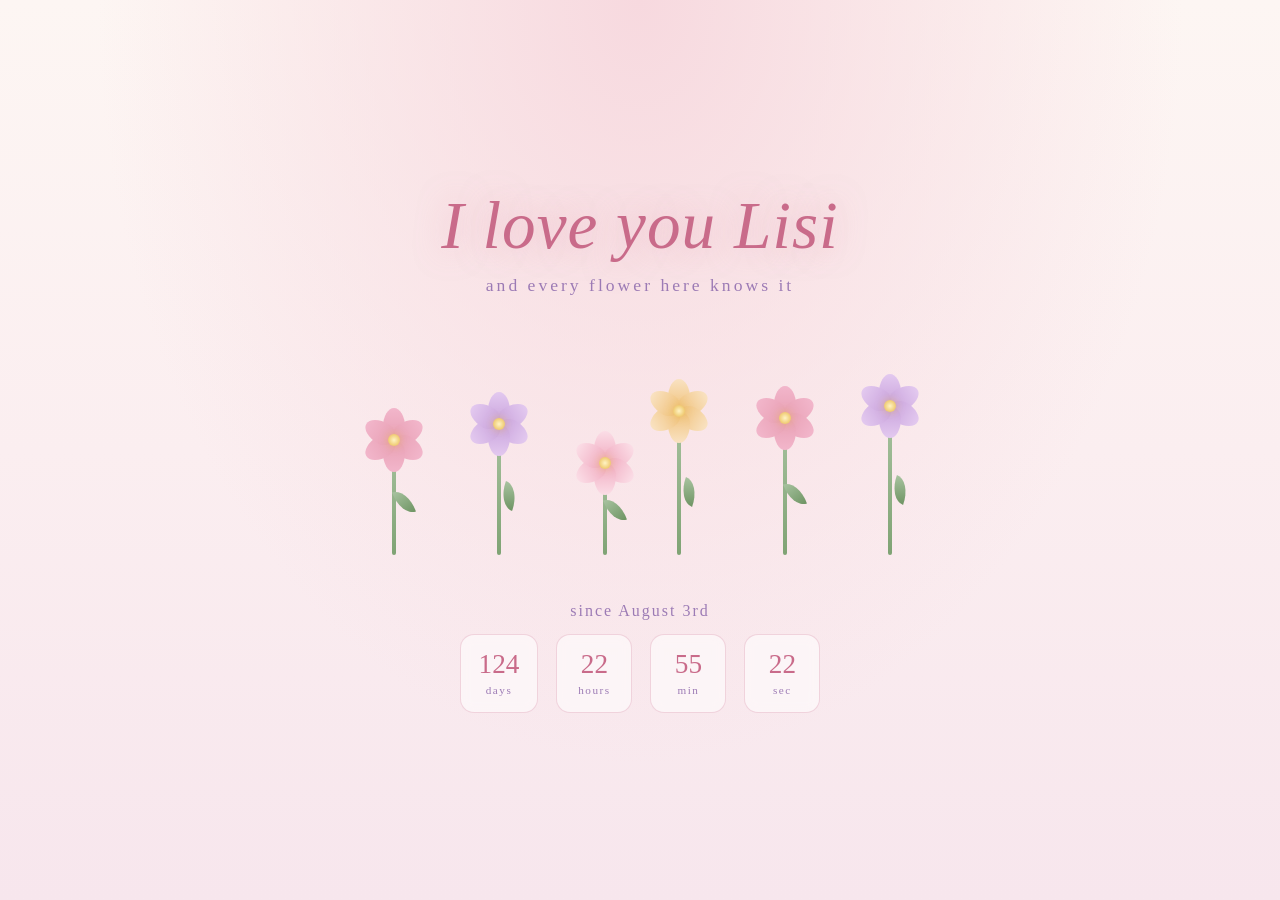
==== index.html @ 02616e52 "fix in index.html" ====
<!DOCTYPE html>
<html lang="en">
<head>
  <meta charset="UTF-8">
  <meta name="viewport" content="width=device-width, initial-scale=1.0">
  <title>For Love Of My Life</title>
  <link rel="stylesheet" href="flowers.css">
</head>
<body>

<div class="headline">
  <h1>I love you Lisi</h1>
  <p>and every flower here knows it</p>
</div>

<div class="garden" id="garden"></div>

<div class="footer">
  <p class="label">since August 3rd</p>
  <div class="timer" id="timer">
    <div class="unit"><span class="num" id="d">0</span><span class="unit-label">days</span></div>
    <div class="unit"><span class="num" id="h">0</span><span class="unit-label">hours</span></div>
    <div class="unit"><span class="num" id="m">0</span><span class="unit-label">min</span></div>
    <div class="unit"><span class="num" id="s">0</span><span class="unit-label">sec</span></div>
  </div>
</div>

<script src="flowers.js"></script>

</body>
</html>
---- flowers.css ----
:root{
    --cream:#fdf6f3;
    --blush:#f7d9df;
    --pink:#e8a0b4;
    --deep-pink:#c96b8a;
    --lavender:#d9c9e8;
    --deep-lavender:#9c7bb5;
    --leaf:#a8c3a0;
    --text:#5c3d52;
  }

  * { 
  box-sizing:border-box;
    }   

  body{
    margin:0;
    min-height:100vh;
    background:
      radial-gradient(ellipse at top, var(--blush) 0%, transparent 60%),
      linear-gradient(180deg, var(--cream) 0%, #fbeef0 50%, #f7e6ed 100%);
    font-family: 'Georgia', 'Iowan Old Style', serif;
    color: var(--text);
    overflow-x:hidden;
    display:flex;
    flex-direction:column;
    align-items:center;
    justify-content:center;
    gap: 3.5vh;
    padding: 4vh 20px;
    position:relative;
  }

  /* floating hearts */
  .heart{
    position:fixed;
    bottom:-10%;
    font-size: 18px;
    color: var(--pink);
    opacity:0.55;
    animation: floatUp linear infinite;
    pointer-events:none;
    user-select:none;
    z-index:1;
  }

  @keyframes floatUp{
    0%{ transform: translateY(0) translateX(0) rotate(0deg); opacity:0; }
    10%{ opacity:0.6; }
    90%{ opacity:0.5; }
    100%{ transform: translateY(-110vh) translateX(var(--drift,20px)) rotate(360deg); opacity:0; }
  }

  /* header */
  .headline{
    text-align:center;
    z-index:2;
  }

  .headline h1{
    font-size: clamp(2.4rem, 6vw, 4.2rem);
    font-weight:400;
    letter-spacing: 1px;
    margin:0;
    color: var(--deep-pink);
    font-style: italic;
    animation: gentlePulse 4s ease-in-out infinite;
    text-shadow: 0 0 30px rgba(232,160,180,0.5);
  }

  @keyframes gentlePulse{
    0%,100%{ transform: scale(1); }
    50%{ transform: scale(1.035); }
  }

  .headline p{
    margin-top: 10px;
    font-size: 1.1rem;
    letter-spacing: 3px;
    color: var(--deep-lavender);
    font-style: normal;
  }

  /* flower garden */
  .garden{
    position:relative;
    width:100%;
    max-width: 620px;
    height: 210px;
    display:flex;
    align-items:flex-end;
    justify-content:center;
    z-index:2;
  }

  /* one plant = stem + leaf + flower, all children of a single swaying unit */
  .plant{
    position:absolute;
    bottom:0;
    width:4px;
    transform-origin: bottom center;
    animation: sway var(--dur, 5s) ease-in-out infinite;
  }

  @keyframes sway{
    0%,100%{ transform: rotate(-3deg); }
    50%{ transform: rotate(3deg); }
  }

  .stem{
    position:absolute;
    bottom:0;
    left:0;
    width:4px;
    height:100%;
    background: linear-gradient(180deg, var(--leaf), #7fa374);
    border-radius:4px;
  }

  .flower{
    position:absolute;
    bottom:100%;
    left:50%;
    transform: translateX(-50%) scale(0);
    animation: bloom 1.8s ease-out forwards;
    animation-delay: var(--delay);
  }

  @keyframes bloom{
    0%{ transform: translateX(-50%) scale(0) rotate(0deg); }
    70%{ transform: translateX(-50%) scale(1.15) rotate(5deg); }
    100%{ transform: translateX(-50%) scale(1) rotate(0deg); }
  }

  .petal{
    position:absolute;
    width:22px;
    height:32px;
    border-radius: 50% 50% 50% 50%/60% 60% 40% 40%;
    left:50%;
    top:50%;
    transform-origin: center bottom;
  }

  .leaf{
    position:absolute;
    width:16px;
    height:26px;
    background: linear-gradient(160deg, var(--leaf), #6e9463);
    border-radius: 0 100% 0 100%;
  }

  .center{
    position:absolute;
    width:12px;
    height:12px;
    border-radius:50%;
    left:50%;
    top:50%;
    transform: translate(-50%,-50%);
    background: radial-gradient(circle, #fff3c4, #e8b84b);
    box-shadow: 0 0 8px rgba(232,184,75,0.6);
  }

  /* footer / timer */
  .footer{
    text-align:center;
    z-index:2;
  }

  .footer p.label{
    font-size: 1rem;
    letter-spacing:2px;
    color: var(--deep-lavender);
    margin-bottom: 14px;
  }

  .timer{
    display:flex;
    gap: 18px;
    flex-wrap:wrap;
    justify-content:center;
  }

  .unit{
    background: rgba(255,255,255,0.55);
    backdrop-filter: blur(6px);
    border: 1px solid rgba(201,107,138,0.25);
    border-radius: 14px;
    padding: 14px 18px;
    min-width: 76px;
  }

  .unit .num{
    font-size: 1.7rem;
    color: var(--deep-pink);
    display:block;
    font-family: Georgia, serif;
  }

  .unit .unit-label{
    font-size: 0.7rem;
    letter-spacing: 1.5px;
    color: var(--deep-lavender);
    text-transform: lowercase;
  }

  .note{
    margin-top:22px;
    font-size:0.95rem;
    font-style: italic;
    color: var(--text);
    opacity:0.75;
  }

  @media (prefers-reduced-motion: reduce){
    *{ animation: none !important; }
  }
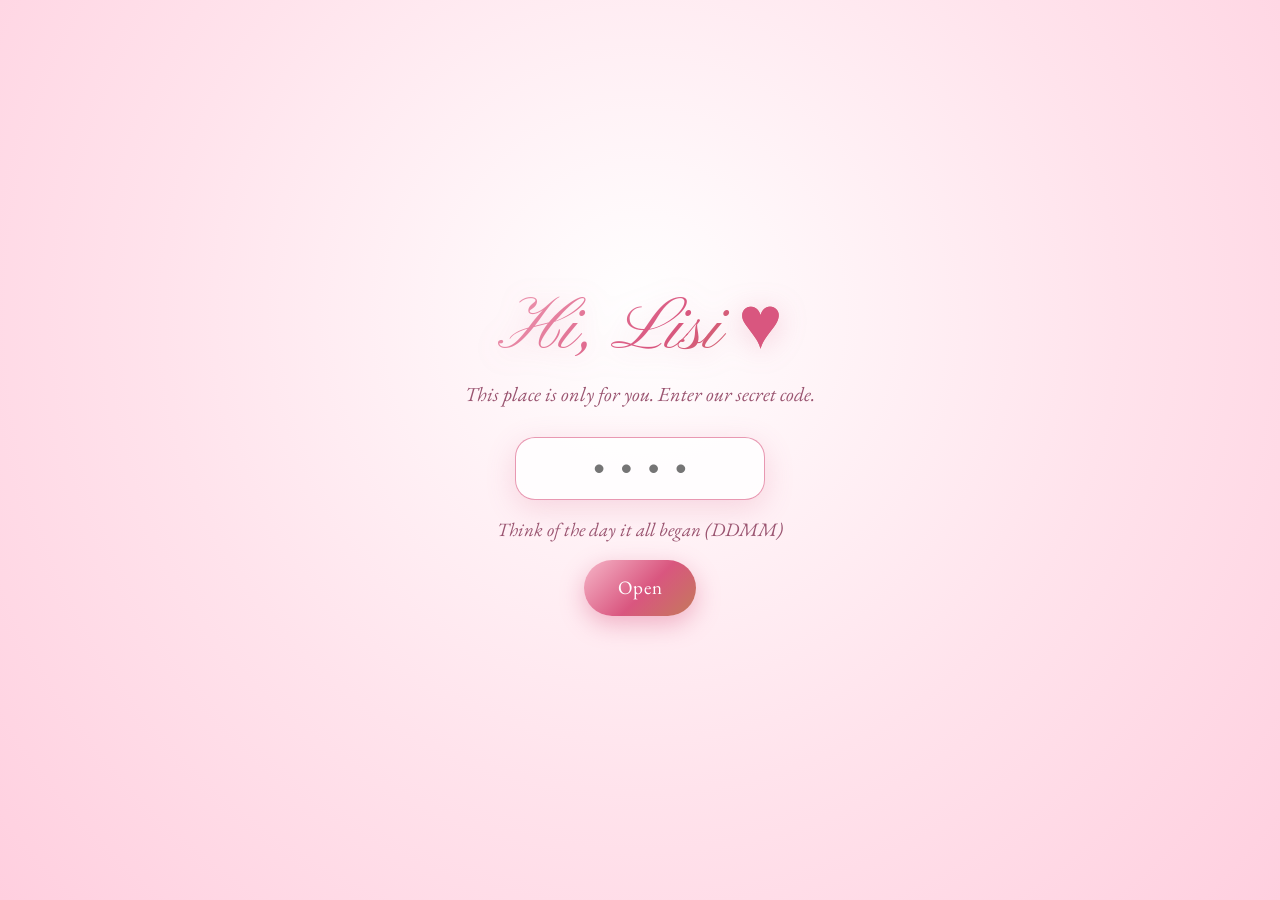
==== commit f9b4260b: "new updates" ====
--- a/index.html
+++ b/index.html
@@ -1,31 +1,99 @@
 <!DOCTYPE html>
 <html lang="en">
 <head>
-  <meta charset="UTF-8">
-  <meta name="viewport" content="width=device-width, initial-scale=1.0">
-  <title>For Love Of My Life</title>
-  <link rel="stylesheet" href="flowers.css">
+<meta charset="UTF-8">
+<meta name="viewport" content="width=device-width, initial-scale=1.0, viewport-fit=cover">
+<title>For Love Of My Life</title>
+<link href="https://fonts.googleapis.com/css2?family=Pinyon+Script&family=EB+Garamond:ital@0;1&display=swap" rel="stylesheet">
+<link rel="stylesheet" href="flowers.css">
 </head>
-<body>
+<body class="locked">
+<div class="orb o1"></div><div class="orb o2"></div>
 
-<div class="headline">
-  <h1>I love you Lisi</h1>
-  <p>and every flower here knows it</p>
-</div>
-
-<div class="garden" id="garden"></div>
-
-<div class="footer">
-  <p class="label">since August 3rd</p>
-  <div class="timer" id="timer">
-    <div class="unit"><span class="num" id="d">0</span><span class="unit-label">days</span></div>
-    <div class="unit"><span class="num" id="h">0</span><span class="unit-label">hours</span></div>
-    <div class="unit"><span class="num" id="m">0</span><span class="unit-label">min</span></div>
-    <div class="unit"><span class="num" id="s">0</span><span class="unit-label">sec</span></div>
+<div id="gate">
+  <div>
+    <h1>Hi, Lisi <span class="beat">♥</span></h1>
+    <p class="sub">This place is only for you. Enter our secret code.</p>
+    <input id="code" type="tel" inputmode="numeric" maxlength="4" placeholder="••••" autocomplete="off" aria-label="Secret code">
+    <p id="hint"></p>
+    <button class="btn" id="enter">Open</button>
   </div>
 </div>
 
+<main>
+<section class="hero">
+  <svg class="bigheart" viewBox="0 0 100 90" aria-hidden="true"><path d="M50 82 C14 54 6 36 14 20 C24 4 44 8 50 26 C56 8 76 4 86 20 C94 36 86 54 50 82Z"/></svg>
+  <h1>I love you Lisi</h1>
+  <p class="sub">and every flower here knows it</p>
+  <p class="since">since August 3rd</p>
+  <div class="clock" id="clock"></div>
+  <p class="tap">Tap anywhere. Something happens.</p>
+  <a class="down" href="#story">Walk through our story</a>
+</section>
+
+<section id="story">
+  <h2>Our story</h2>
+  <p class="sub">The moments I keep going back to.</p>
+  <div class="line">
+    <article><time>August 3rd</time><p>The day it began. I didn't know it yet, but my life quietly split into before you and after you. I remember how easy it felt, like I'd known you much longer than I had. Something in me just said: this one matters.</p></article>
+    <article><time>The evening at the port</time><p>I was nervous and trying very hard to look calm. I was so scared that you were going to kiss me that I kept looking away, at the water, at the boats, at anything but you, because my heart was beating so loud I was sure you could hear it. You probably noticed, and I think you liked it a little. Every time I glanced back, you were smiling, and every worry I had got a bit quieter. Then we went to your room and watched The Martian. Honestly, I barely remember the movie. I remember sitting next to you, how warm and comfortable it felt, and how I kept thinking: I don't want this evening to end. Somewhere between the port and that movie, I knew I wanted a hundred more nights exactly like this one, as long as they were with you.</p></article>
+    <article><time>The little everyday moments</time><p>It's not only the big days I keep going back to. It's the small ones. Laughing at something silly until we can't stop, talking about nothing for hours, the quiet when we're just together and it feels like enough. You turn the most ordinary moments into my favorite ones. And if today feels heavy, I want you to know that the sadness doesn't change a single thing about how wonderful you are. I'm still here, I'm still yours, and I'd happily sit beside you through every cloudy day until the sun comes back. It always does, and I'll be right there when it does.</p></article>
+    <article><time>Today</time><p>You're the first person I think of when I wake up and the last one before I fall asleep. You've become my favorite part of every day, and I'm so grateful it's you.</p></article>
+  </div>
+</section>
+
+<section id="meter">
+  <h2>How much do I love you?</h2>
+  <p class="sub">Drag the slider and find out.</p>
+  <div class="meter">
+    <input id="lv" type="range" min="0" max="100" value="0" aria-label="Love meter">
+    <p id="lt">Go on, slide it.</p>
+  </div>
+</section>
+
+<section id="reasons">
+  <h2>Fifty reasons</h2>
+  <p class="sub">Each flower keeps one. Open them slowly.</p>
+  <div class="bar"><i id="bar"></i></div>
+  <div class="count" id="count"></div>
+  <button class="ghost" id="pick">Open one for me</button>
+  <div class="garden" id="garden"></div>
+  <div class="end" id="end"><h3>That's fifty, and I'm not done.</h3></div>
+</section>
+
+<section id="catch">
+  <h2>Catch my heart</h2>
+  <p class="sub">Tap 10 hearts before they float away and I'll tell you a secret.</p>
+  <div id="arena"></div>
+  <p id="score">Caught: 0 / 10</p>
+  <button class="ghost" id="start">Start</button>
+</section>
+
+<section id="when">
+  <h2>Open when</h2>
+  <p class="sub">Little letters for the days you need them.</p>
+  <details><summary>Open when you miss me</summary><p>Close your eyes for a second. I'm right there with you, I promise. Probably making a terrible joke, definitely wishing I could squeeze you tight. Missing you just means we found something worth missing. Soon enough I'll be back beside you, and until then, keep a little piece of my heart in your pocket. It's yours anyway.</p></details>
+  <details><summary>Open when you're sad</summary><p>Come here. Imagine my arms around you, my chin on your head, nothing to fix and nothing to say. You don't have to be strong right now. It's okay to feel it all. This will pass, and I'll be here the whole time, holding your hand through it. You're not alone, not today and not ever.</p></details>
+  <details><summary>Open when you doubt yourself</summary><p>Listen to me, because I see you clearly. You are kind, brave, funny and so much stronger than you think. The person you doubt is the person I admire most. If you can't believe in yourself right now, borrow my belief. I have more than enough for both of us.</p></details>
+  <details><summary>Open when you can't sleep</summary><p>Take a slow breath in, and let it out. Let your shoulders drop. Whatever is spinning in your head can wait until morning, it'll still be there and so will I. Think of something soft and warm. Think of me sending you the biggest hug. Goodnight, my love. Sleep well, and dream of something beautiful.</p></details>
+</section>
+
+<section id="letter">
+  <h2>One last thing</h2>
+  <div class="letter"><div id="lt2"></div><div class="sign" id="sg">Adam</div></div>
+  <div class="ask">
+    <h2>Will you be mine forever?</h2>
+    <div class="row"><button class="btn" id="yesb">Yes ♥</button><button id="no">No</button></div>
+  </div>
+</section>
+<footer>Made by hand, for Lisi.</footer>
+</main>
+
+<div class="veil" id="veil" role="dialog" aria-modal="true">
+  <div class="card"><small id="cn"></small><p id="ct"></p><button class="btn" id="cx">Keep it close</button></div>
+</div>
+<div class="yes" id="yes"><div><h1>She said yes.</h1><p class="sub" style="font-size:24px;margin:10px 0">Forever starts now, my love. I'm yours, completely, today and every day after.</p><button class="ghost" id="yx">Close</button></div></div>
+
 <script src="flowers.js"></script>
-
 </body>
 </html>
--- a/flowers.css
+++ b/flowers.css
@@ -1,218 +1,103 @@
-:root{
-    --cream:#fdf6f3;
-    --blush:#f7d9df;
-    --pink:#e8a0b4;
-    --deep-pink:#c96b8a;
-    --lavender:#d9c9e8;
-    --deep-lavender:#9c7bb5;
-    --leaf:#a8c3a0;
-    --text:#5c3d52;
-  }
-
-  * { 
-  box-sizing:border-box;
-    }   
-
-  body{
-    margin:0;
-    min-height:100vh;
-    background:
-      radial-gradient(ellipse at top, var(--blush) 0%, transparent 60%),
-      linear-gradient(180deg, var(--cream) 0%, #fbeef0 50%, #f7e6ed 100%);
-    font-family: 'Georgia', 'Iowan Old Style', serif;
-    color: var(--text);
-    overflow-x:hidden;
-    display:flex;
-    flex-direction:column;
-    align-items:center;
-    justify-content:center;
-    gap: 3.5vh;
-    padding: 4vh 20px;
-    position:relative;
-  }
-
-  /* floating hearts */
-  .heart{
-    position:fixed;
-    bottom:-10%;
-    font-size: 18px;
-    color: var(--pink);
-    opacity:0.55;
-    animation: floatUp linear infinite;
-    pointer-events:none;
-    user-select:none;
-    z-index:1;
-  }
-
-  @keyframes floatUp{
-    0%{ transform: translateY(0) translateX(0) rotate(0deg); opacity:0; }
-    10%{ opacity:0.6; }
-    90%{ opacity:0.5; }
-    100%{ transform: translateY(-110vh) translateX(var(--drift,20px)) rotate(360deg); opacity:0; }
-  }
-
-  /* header */
-  .headline{
-    text-align:center;
-    z-index:2;
-  }
-
-  .headline h1{
-    font-size: clamp(2.4rem, 6vw, 4.2rem);
-    font-weight:400;
-    letter-spacing: 1px;
-    margin:0;
-    color: var(--deep-pink);
-    font-style: italic;
-    animation: gentlePulse 4s ease-in-out infinite;
-    text-shadow: 0 0 30px rgba(232,160,180,0.5);
-  }
-
-  @keyframes gentlePulse{
-    0%,100%{ transform: scale(1); }
-    50%{ transform: scale(1.035); }
-  }
-
-  .headline p{
-    margin-top: 10px;
-    font-size: 1.1rem;
-    letter-spacing: 3px;
-    color: var(--deep-lavender);
-    font-style: normal;
-  }
-
-  /* flower garden */
-  .garden{
-    position:relative;
-    width:100%;
-    max-width: 620px;
-    height: 210px;
-    display:flex;
-    align-items:flex-end;
-    justify-content:center;
-    z-index:2;
-  }
-
-  /* one plant = stem + leaf + flower, all children of a single swaying unit */
-  .plant{
-    position:absolute;
-    bottom:0;
-    width:4px;
-    transform-origin: bottom center;
-    animation: sway var(--dur, 5s) ease-in-out infinite;
-  }
-
-  @keyframes sway{
-    0%,100%{ transform: rotate(-3deg); }
-    50%{ transform: rotate(3deg); }
-  }
-
-  .stem{
-    position:absolute;
-    bottom:0;
-    left:0;
-    width:4px;
-    height:100%;
-    background: linear-gradient(180deg, var(--leaf), #7fa374);
-    border-radius:4px;
-  }
-
-  .flower{
-    position:absolute;
-    bottom:100%;
-    left:50%;
-    transform: translateX(-50%) scale(0);
-    animation: bloom 1.8s ease-out forwards;
-    animation-delay: var(--delay);
-  }
-
-  @keyframes bloom{
-    0%{ transform: translateX(-50%) scale(0) rotate(0deg); }
-    70%{ transform: translateX(-50%) scale(1.15) rotate(5deg); }
-    100%{ transform: translateX(-50%) scale(1) rotate(0deg); }
-  }
-
-  .petal{
-    position:absolute;
-    width:22px;
-    height:32px;
-    border-radius: 50% 50% 50% 50%/60% 60% 40% 40%;
-    left:50%;
-    top:50%;
-    transform-origin: center bottom;
-  }
-
-  .leaf{
-    position:absolute;
-    width:16px;
-    height:26px;
-    background: linear-gradient(160deg, var(--leaf), #6e9463);
-    border-radius: 0 100% 0 100%;
-  }
-
-  .center{
-    position:absolute;
-    width:12px;
-    height:12px;
-    border-radius:50%;
-    left:50%;
-    top:50%;
-    transform: translate(-50%,-50%);
-    background: radial-gradient(circle, #fff3c4, #e8b84b);
-    box-shadow: 0 0 8px rgba(232,184,75,0.6);
-  }
-
-  /* footer / timer */
-  .footer{
-    text-align:center;
-    z-index:2;
-  }
-
-  .footer p.label{
-    font-size: 1rem;
-    letter-spacing:2px;
-    color: var(--deep-lavender);
-    margin-bottom: 14px;
-  }
-
-  .timer{
-    display:flex;
-    gap: 18px;
-    flex-wrap:wrap;
-    justify-content:center;
-  }
-
-  .unit{
-    background: rgba(255,255,255,0.55);
-    backdrop-filter: blur(6px);
-    border: 1px solid rgba(201,107,138,0.25);
-    border-radius: 14px;
-    padding: 14px 18px;
-    min-width: 76px;
-  }
-
-  .unit .num{
-    font-size: 1.7rem;
-    color: var(--deep-pink);
-    display:block;
-    font-family: Georgia, serif;
-  }
-
-  .unit .unit-label{
-    font-size: 0.7rem;
-    letter-spacing: 1.5px;
-    color: var(--deep-lavender);
-    text-transform: lowercase;
-  }
-
-  .note{
-    margin-top:22px;
-    font-size:0.95rem;
-    font-style: italic;
-    color: var(--text);
-    opacity:0.75;
-  }
-
-  @media (prefers-reduced-motion: reduce){
-    *{ animation: none !important; }
-  }+:root{--blush:#fff6f8;--pink:#ffdbe6;--rose:#d9567f;--deep:#a3305a;--ink:#5a2a3f;--gold:#d9a441;--rg:linear-gradient(135deg,#f6b6c8,#d9567f 55%,#c47a5a);--glass:rgba(255,255,255,.58)}
+*{box-sizing:border-box;margin:0}
+body{background:radial-gradient(60vmax 60vmax at 8% 4%,#ffe3ec,transparent 60%),radial-gradient(55vmax 55vmax at 95% 38%,#fbd5e6,transparent 60%),radial-gradient(60vmax 60vmax at 5% 85%,#ffe7d6,transparent 60%),linear-gradient(180deg,#fff7f9,#ffe9f0) fixed;color:var(--ink);font-family:'EB Garamond',Georgia,serif;font-size:19px;line-height:1.7;overflow-x:hidden}
+body::before{content:"";position:fixed;inset:0;z-index:-1;opacity:.35;pointer-events:none;background-image:url("data:image/svg+xml,%3Csvg xmlns='http://www.w3.org/2000/svg' width='160' height='160'%3E%3Cfilter id='n'%3E%3CfeTurbulence baseFrequency='.8' numOctaves='2'/%3E%3CfeColorMatrix values='0 0 0 0 .8 0 0 0 0 .4 0 0 0 0 .5 0 0 0 .12 0'/%3E%3C/filter%3E%3Crect width='160' height='160' filter='url(%23n)'/%3E%3C/svg%3E")}
+.orb{position:fixed;border-radius:50%;filter:blur(60px);z-index:-1;pointer-events:none;animation:float 14s ease-in-out infinite}
+.o1{width:300px;height:300px;background:#ffb3cb;top:5%;left:-90px;opacity:.5}
+.o2{width:340px;height:340px;background:#ffd2b8;bottom:8%;right:-120px;opacity:.45;animation-delay:-6s}
+@keyframes float{50%{transform:translate(30px,-40px) scale(1.1)}}
+body.locked main{display:none}
+section{padding:80px 22px;max-width:640px;margin:0 auto;text-align:center}
+h1,h2{font-family:'Pinyon Script',cursive;font-weight:400;line-height:1.1;background:var(--rg);-webkit-background-clip:text;background-clip:text;color:transparent;padding:.08em .15em;filter:drop-shadow(0 4px 14px rgba(217,86,127,.25))}
+h1{font-size:clamp(58px,16vw,98px)}
+h2{font-size:clamp(42px,11vw,60px);margin-bottom:6px}
+h2::after{content:"❦";display:block;font-family:'EB Garamond',serif;font-size:22px;color:var(--rose);-webkit-text-fill-color:var(--rose);margin:4px 0 2px;opacity:.8}
+.sub{font-style:italic;color:#9a5470;font-size:20px}
+button{font:inherit;cursor:pointer}
+.btn{position:relative;overflow:hidden;background:var(--rg);color:#fff;border:0;border-radius:40px;padding:12px 34px;letter-spacing:.03em;box-shadow:0 8px 24px rgba(217,86,127,.4);transition:transform .25s}
+.btn::after{content:"";position:absolute;top:0;left:-80%;width:50%;height:100%;background:linear-gradient(100deg,transparent,rgba(255,255,255,.55),transparent);transform:skewX(-20deg);animation:shine 3.5s infinite}
+@keyframes shine{60%,100%{left:140%}}
+.btn:hover,.btn:focus-visible{transform:scale(1.07);outline:none}
+.ghost{background:var(--glass);backdrop-filter:blur(8px);border:1px solid rgba(217,86,127,.5);color:var(--deep);border-radius:40px;padding:9px 26px;margin-top:16px;transition:all .25s}
+.ghost:hover,.ghost:focus-visible{background:#fff;box-shadow:0 6px 18px rgba(217,86,127,.25);outline:none}
+.pet,.hrt{position:fixed;pointer-events:none;z-index:150}
+.pet{top:-30px;width:14px;height:18px;background:var(--c);border-radius:80% 0 80% 0;opacity:.75;animation:fall linear forwards;filter:drop-shadow(0 2px 3px rgba(217,86,127,.3))}
+@keyframes fall{to{transform:translate(var(--x),110vh) rotate(540deg)}}
+.hrt{font-size:var(--s,18px);animation:up 1.1s ease-out forwards}
+@keyframes up{to{transform:translate(var(--x),var(--y)) scale(.4);opacity:0}}
+#gate{position:fixed;inset:0;z-index:100;background:radial-gradient(circle at 50% 35%,#fff,#ffe3ec 55%,#ffcfdf);display:grid;place-items:center;padding:24px;text-align:center;transition:opacity 1s,transform 1s}
+#gate.out{opacity:0;transform:scale(1.15);pointer-events:none}
+#gate h1{font-size:clamp(46px,13vw,74px)}
+#code{margin-top:26px;font-size:32px;letter-spacing:.5em;text-indent:.5em;text-align:center;width:min(250px,80%);padding:12px;border:1.5px solid rgba(217,86,127,.6);border-radius:20px;background:rgba(255,255,255,.8);color:var(--deep);outline:none;box-shadow:0 8px 30px rgba(217,86,127,.2)}
+#code:focus{box-shadow:0 0 0 6px rgba(217,86,127,.18),0 8px 30px rgba(217,86,127,.25)}
+#hint{min-height:28px;margin:14px 0;font-style:italic;color:#9a5470}
+.shake{animation:sh .4s}
+@keyframes sh{25%{transform:translateX(-10px)}75%{transform:translateX(10px)}}
+.beat{display:inline-block;animation:beat 1.4s infinite;-webkit-text-fill-color:var(--rose)}
+@keyframes beat{15%{transform:scale(1.25)}30%{transform:scale(1)}45%{transform:scale(1.15)}}
+.hero{min-height:100svh;display:flex;flex-direction:column;justify-content:center;align-items:center}
+.bigheart{width:92px;margin-bottom:6px;overflow:visible;filter:drop-shadow(0 0 14px rgba(217,86,127,.45))}
+.bigheart path{fill:rgba(217,86,127,.12);stroke:var(--rose);stroke-width:2.2;stroke-linecap:round;stroke-dasharray:260;stroke-dashoffset:260;animation:draw 3s .3s ease forwards,beat2 2.4s 3.3s infinite}
+@keyframes draw{to{stroke-dashoffset:0}}
+@keyframes beat2{15%{transform:scale(1.08)}30%{transform:scale(1)}}
+.hero .sub{opacity:0;animation:in 1.4s 1.4s forwards}
+.since,.clock,.tap,.down{opacity:0;animation:in 1.4s 2.2s forwards}
+@keyframes in{to{opacity:1}}
+.since{margin-top:30px;color:var(--rose);font-style:italic;font-size:20px}
+.clock{display:flex;gap:12px;justify-content:center;margin-top:10px}
+.clock div{min-width:60px;background:var(--glass);backdrop-filter:blur(10px);border:1px solid rgba(255,255,255,.9);border-radius:18px;padding:10px 6px;box-shadow:0 8px 24px rgba(217,86,127,.16)}
+.clock b{display:block;font-size:30px;font-weight:400;font-variant-numeric:tabular-nums;color:var(--deep);line-height:1.2}
+.clock span{font-size:14px;color:#9a5470;font-style:italic}
+.down{margin-top:44px;color:var(--deep);text-decoration:none;font-style:italic;border-bottom:1px solid var(--rose)}
+.tap{margin-top:16px;font-size:15px;color:#9a5470;font-style:italic}
+.line{text-align:left;margin:38px 0 0 14px;padding-left:30px;border-left:2px solid transparent;border-image:linear-gradient(#f6b6c8,#d9567f,#f6b6c8) 1}
+.line article{position:relative;padding:0 0 32px}
+.line article::before{content:"♥";position:absolute;left:-46px;top:-2px;color:#fff;font-size:15px;background:var(--rg);border-radius:50%;width:30px;height:30px;line-height:30px;text-align:center;box-shadow:0 0 0 5px rgba(217,86,127,.18),0 4px 14px rgba(217,86,127,.4)}
+.line time{color:var(--rose);font-style:italic;font-size:20px}
+.meter{background:var(--glass);backdrop-filter:blur(12px);border:1px solid rgba(255,255,255,.9);border-radius:30px;padding:32px 24px;margin-top:26px;box-shadow:0 14px 40px rgba(217,86,127,.18)}
+#lv{width:100%;accent-color:var(--rose);height:32px}
+#lt{font-size:23px;min-height:36px;color:var(--deep);margin-top:10px;font-style:italic}
+.bar{margin:18px auto 0;width:min(260px,70%);height:5px;background:rgba(217,86,127,.18);border-radius:5px;overflow:hidden}
+.bar i{display:block;height:100%;width:0;background:var(--rg);transition:width .6s}
+.count{font-size:16px;color:var(--rose);font-style:italic;margin-top:6px}
+.garden{display:flex;flex-wrap:wrap;justify-content:center;margin-top:26px;padding:14px 4px;background:var(--glass);backdrop-filter:blur(8px);border-radius:30px;border:1px solid rgba(255,255,255,.9);box-shadow:0 14px 40px rgba(217,86,127,.14)}
+.f{width:20%;aspect-ratio:1;background:none;border:0;display:grid;place-items:center;transform:translateY(var(--y)) rotate(var(--r))}
+.f svg{width:78%;height:78%;overflow:visible;animation:sway 5s ease-in-out infinite;animation-delay:var(--d);filter:drop-shadow(0 3px 4px rgba(217,86,127,.3))}
+@keyframes sway{50%{transform:rotate(7deg)}}
+.f:hover svg{transform:scale(1.2)}
+.f:focus-visible{outline:2px solid var(--deep);border-radius:50%}
+.f .p{fill:var(--c);transition:fill .5s;stroke:#fff;stroke-width:1.2}
+.f .m{fill:#f6c85f;transition:fill .5s}
+.f.open{filter:drop-shadow(0 0 10px #f3c46a)}
+.f.open .p{fill:#fff}
+.f.open .m{fill:var(--rose)}
+@media(min-width:520px){.f{width:12.5%}}
+.veil{position:fixed;inset:0;background:rgba(90,42,63,.5);backdrop-filter:blur(6px);display:none;place-items:center;padding:24px;z-index:180}
+.veil.on{display:grid}
+.card{position:relative;background:linear-gradient(160deg,#fff,#fff0f4);max-width:380px;width:100%;padding:38px 30px 28px;border-radius:8px 30px 8px 30px;box-shadow:0 20px 70px rgba(217,86,127,.5);animation:bloom .5s cubic-bezier(.2,1.4,.4,1);border:1px solid #ffd0de}
+.card::before{content:"";position:absolute;inset:8px;border:1px solid rgba(217,86,127,.25);border-radius:4px 24px 4px 24px;pointer-events:none}
+@keyframes bloom{from{transform:scale(.4) rotate(-6deg);opacity:0}}
+.card small{display:block;color:var(--rose);font-style:italic;font-size:16px}
+.card p{font-size:24px;margin:14px 0 24px;line-height:1.5}
+.end{display:none;margin-top:26px}.end.on{display:block}
+.end h3{font-family:'Pinyon Script',cursive;font-weight:400;font-size:42px;color:var(--deep)}
+#arena{position:relative;height:300px;margin-top:22px;background:var(--glass);backdrop-filter:blur(8px);border:1px solid rgba(255,255,255,.9);border-radius:30px;overflow:hidden;box-shadow:inset 0 0 40px rgba(217,86,127,.12)}
+#arena .t{position:absolute;font-size:36px;border:0;background:none;animation:rise linear forwards;padding:6px;filter:drop-shadow(0 4px 6px rgba(217,86,127,.35))}
+@keyframes rise{to{transform:translateY(-340px)}}
+#score{margin-top:14px;color:var(--deep);min-height:30px;font-style:italic}
+details{border:1px solid rgba(255,255,255,.9);border-radius:22px;margin-top:14px;text-align:left;background:var(--glass);backdrop-filter:blur(8px);box-shadow:0 8px 26px rgba(217,86,127,.12)}
+summary{padding:18px 22px;cursor:pointer;color:var(--deep);font-style:italic;list-style:none}
+summary::before{content:"✉ ";color:var(--rose)}
+summary::-webkit-details-marker{display:none}
+details[open] summary::before{content:"♥ "}
+details p{padding:0 22px 22px}
+.letter{position:relative;background:linear-gradient(#fffdfb,#fff4f0);padding:44px 30px;border-radius:6px 30px 6px 30px;text-align:left;box-shadow:0 18px 60px rgba(217,86,127,.25);margin-top:26px;min-height:240px;font-size:20px}
+.letter::before{content:"";position:absolute;inset:10px;border:1px solid rgba(217,164,65,.55);border-radius:3px 24px 3px 24px;pointer-events:none}
+.sign{font-family:'Pinyon Script',cursive;font-size:42px;color:var(--rose);margin-top:18px;text-align:right;opacity:0;transition:opacity 1s}
+.ask{margin-top:56px}
+.ask .row{display:flex;gap:18px;justify-content:center;margin-top:22px;min-height:56px}
+#no{background:var(--glass);color:var(--deep);border:1px solid rgba(217,86,127,.5);border-radius:40px;padding:12px 28px;z-index:60}
+.yes{position:fixed;inset:0;z-index:190;background:radial-gradient(circle,#fff,#ffe3ec);display:none;place-items:center;text-align:center;padding:24px}
+.yes.on{display:grid}
+footer{padding:20px 22px 70px;text-align:center;color:#9a5470;font-style:italic}
+@media(prefers-reduced-motion:reduce){*{animation:none!important;transition:none!important}.bigheart path,.hero .sub,.since,.clock,.tap,.down{opacity:1;stroke-dashoffset:0}}
